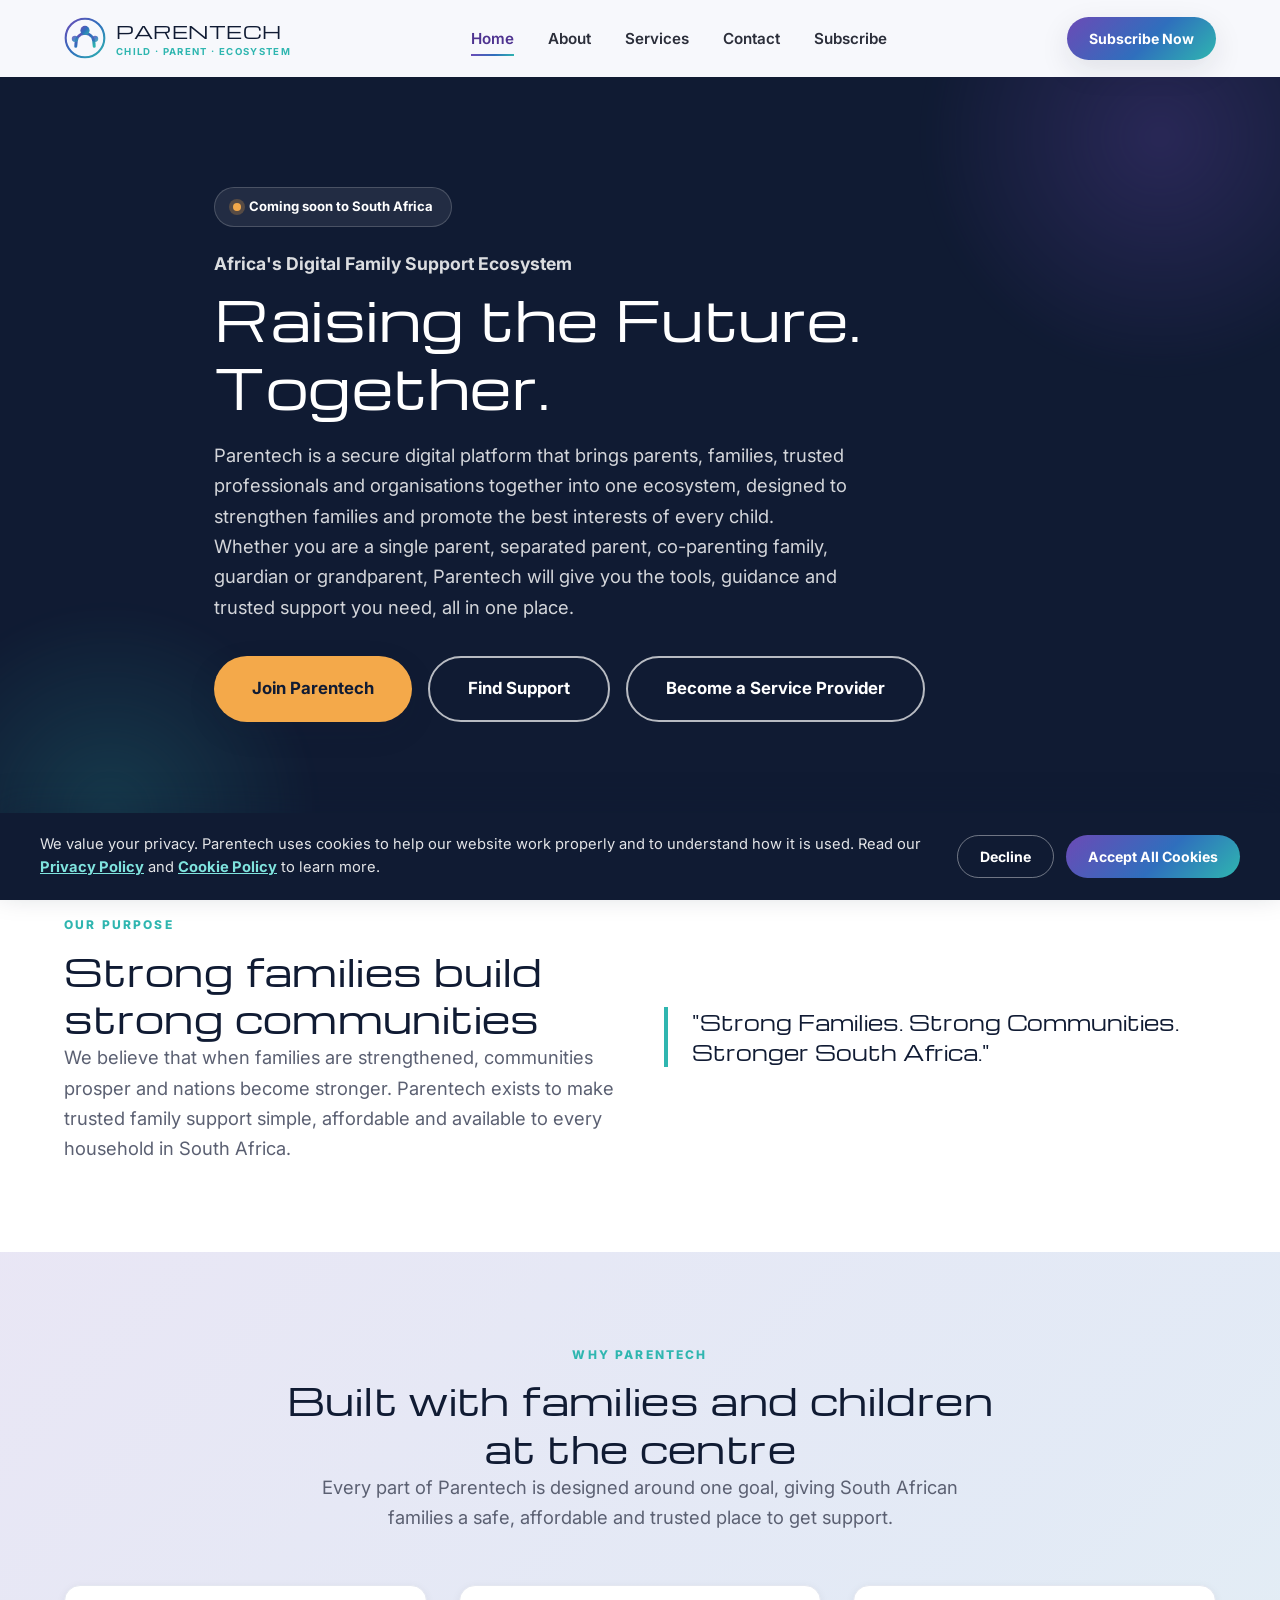
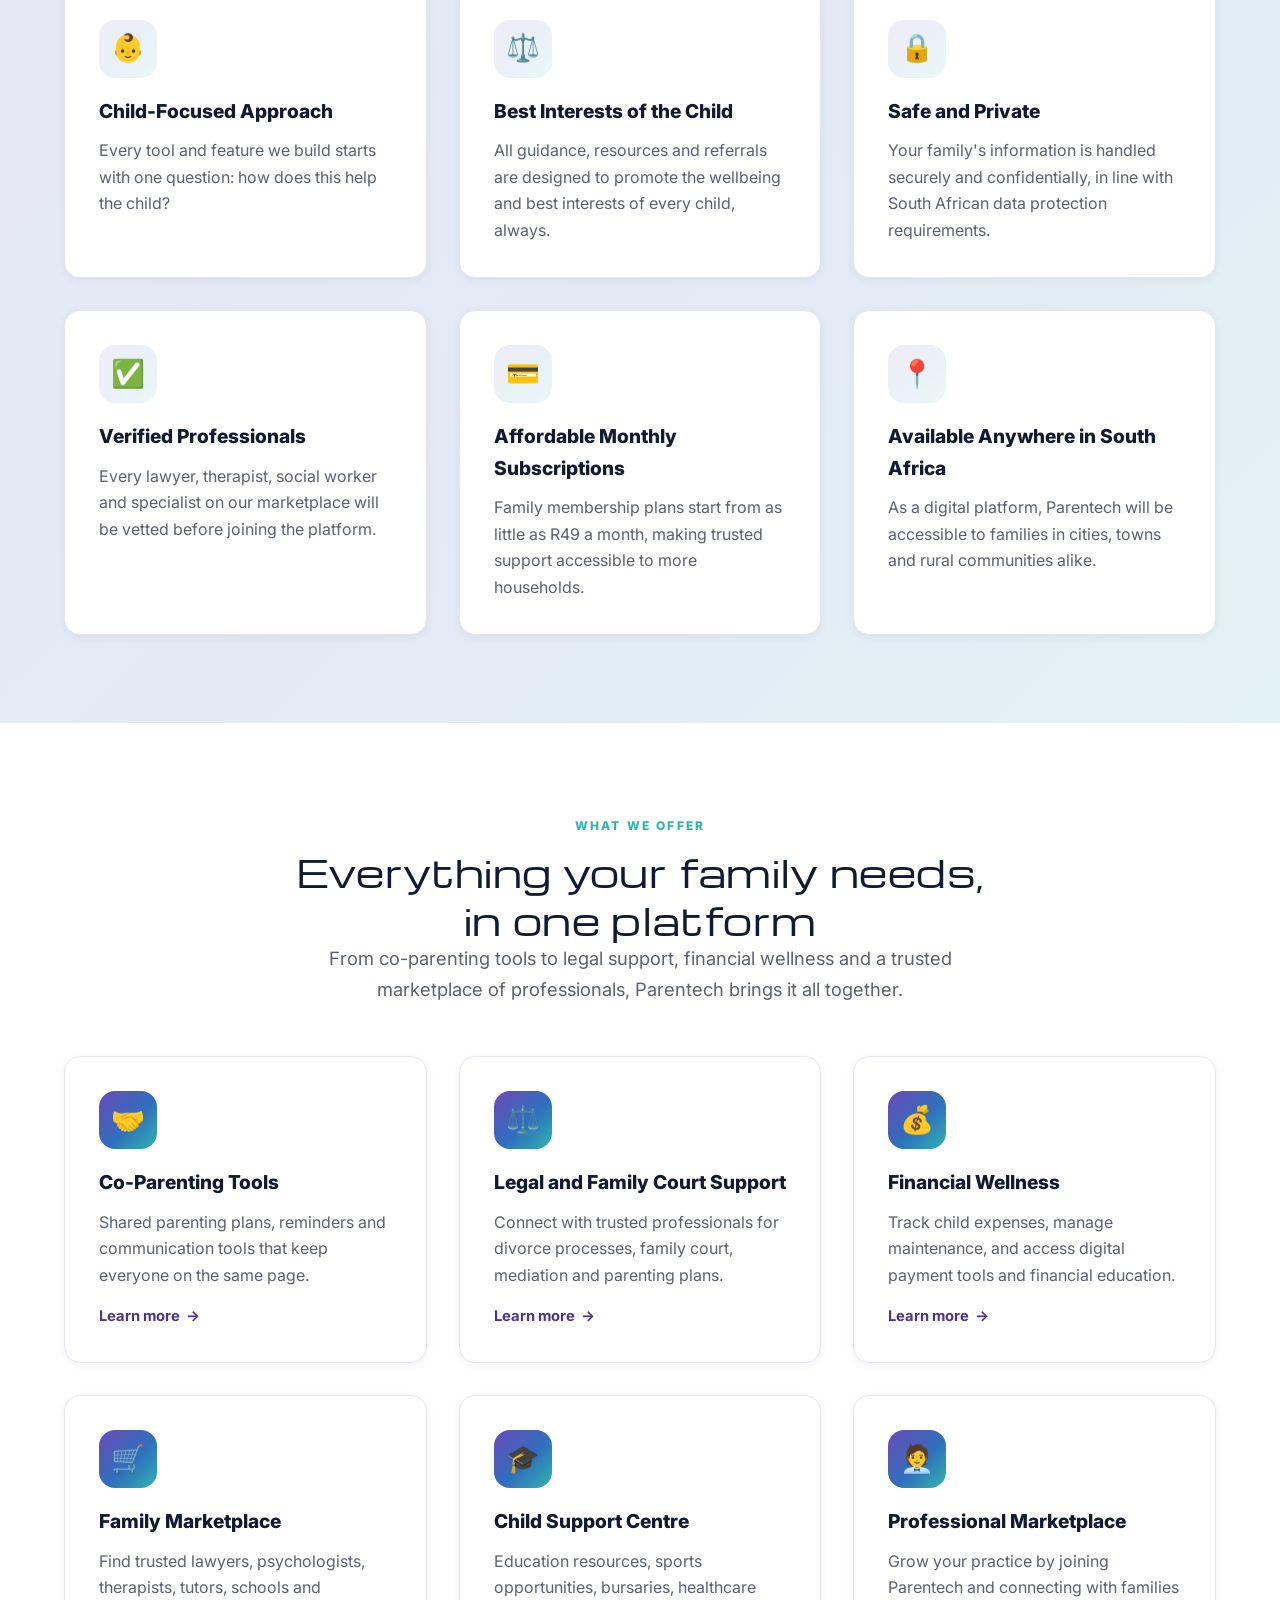
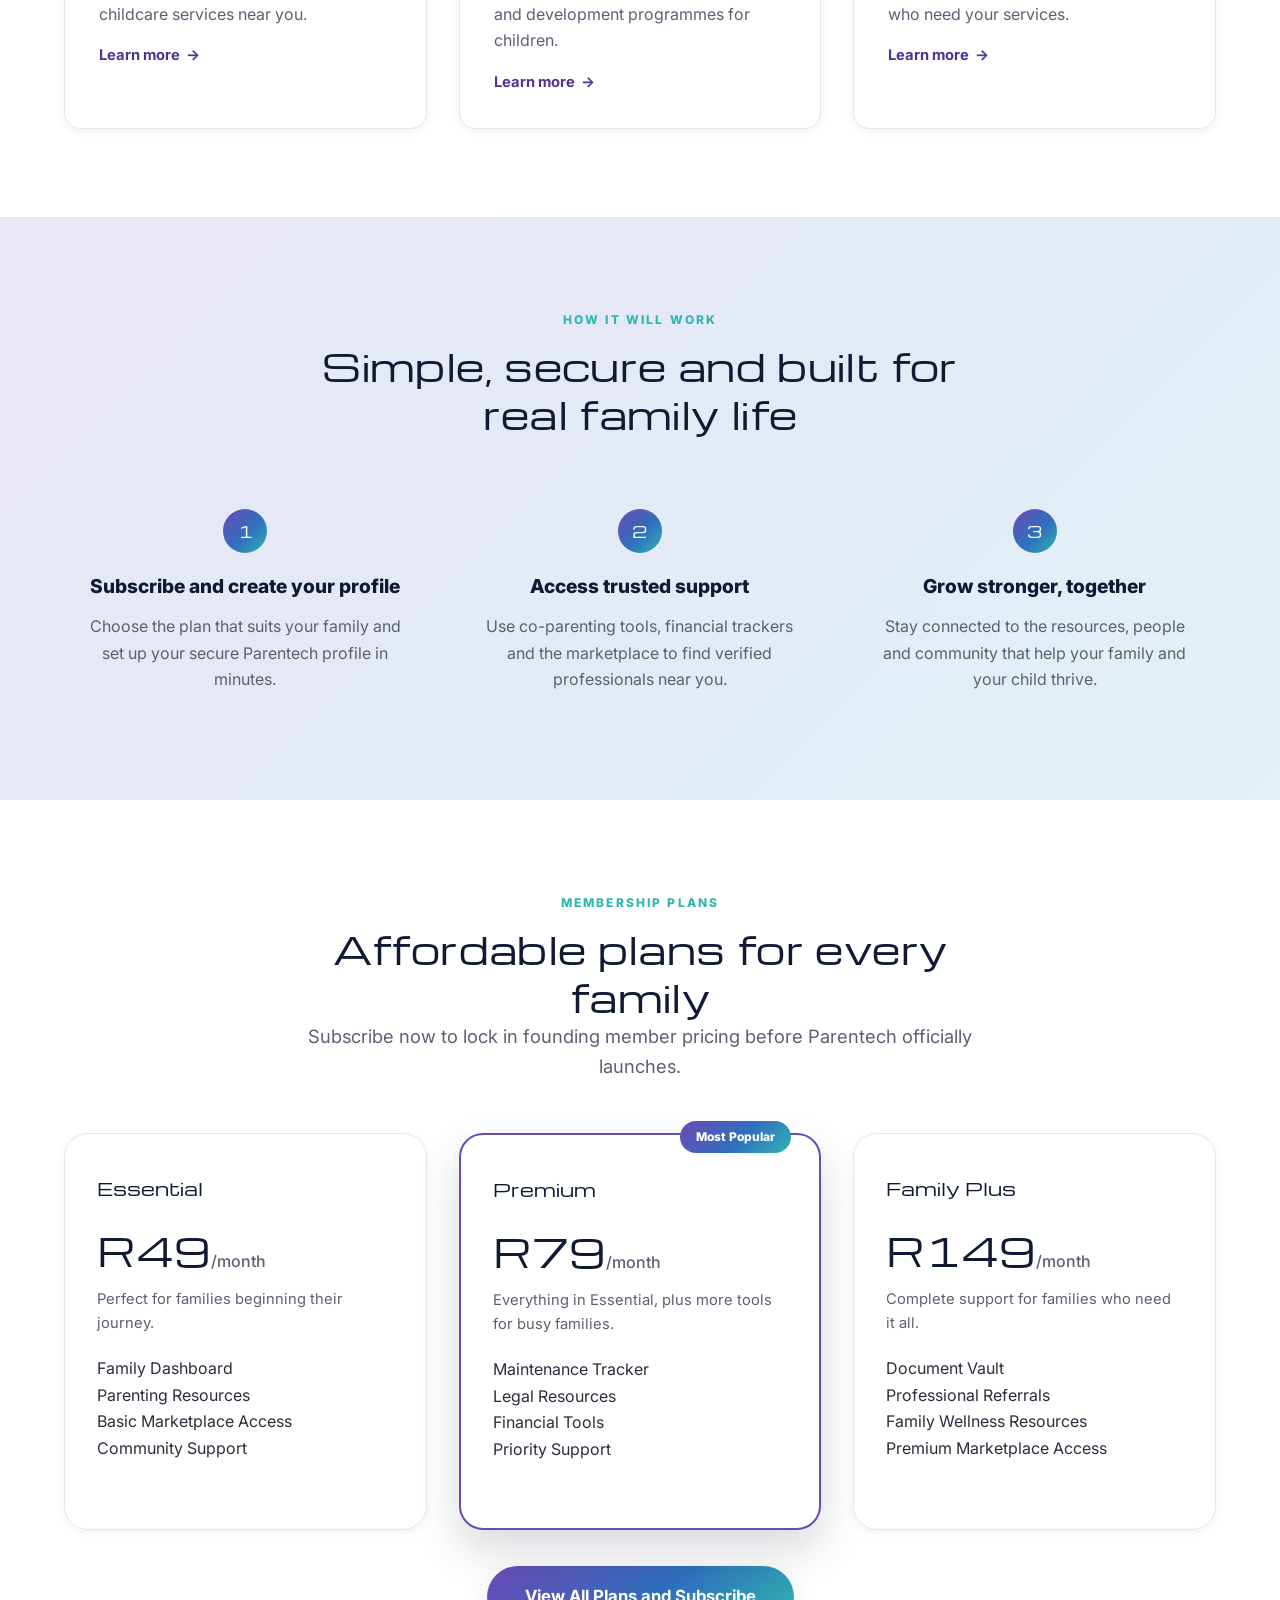
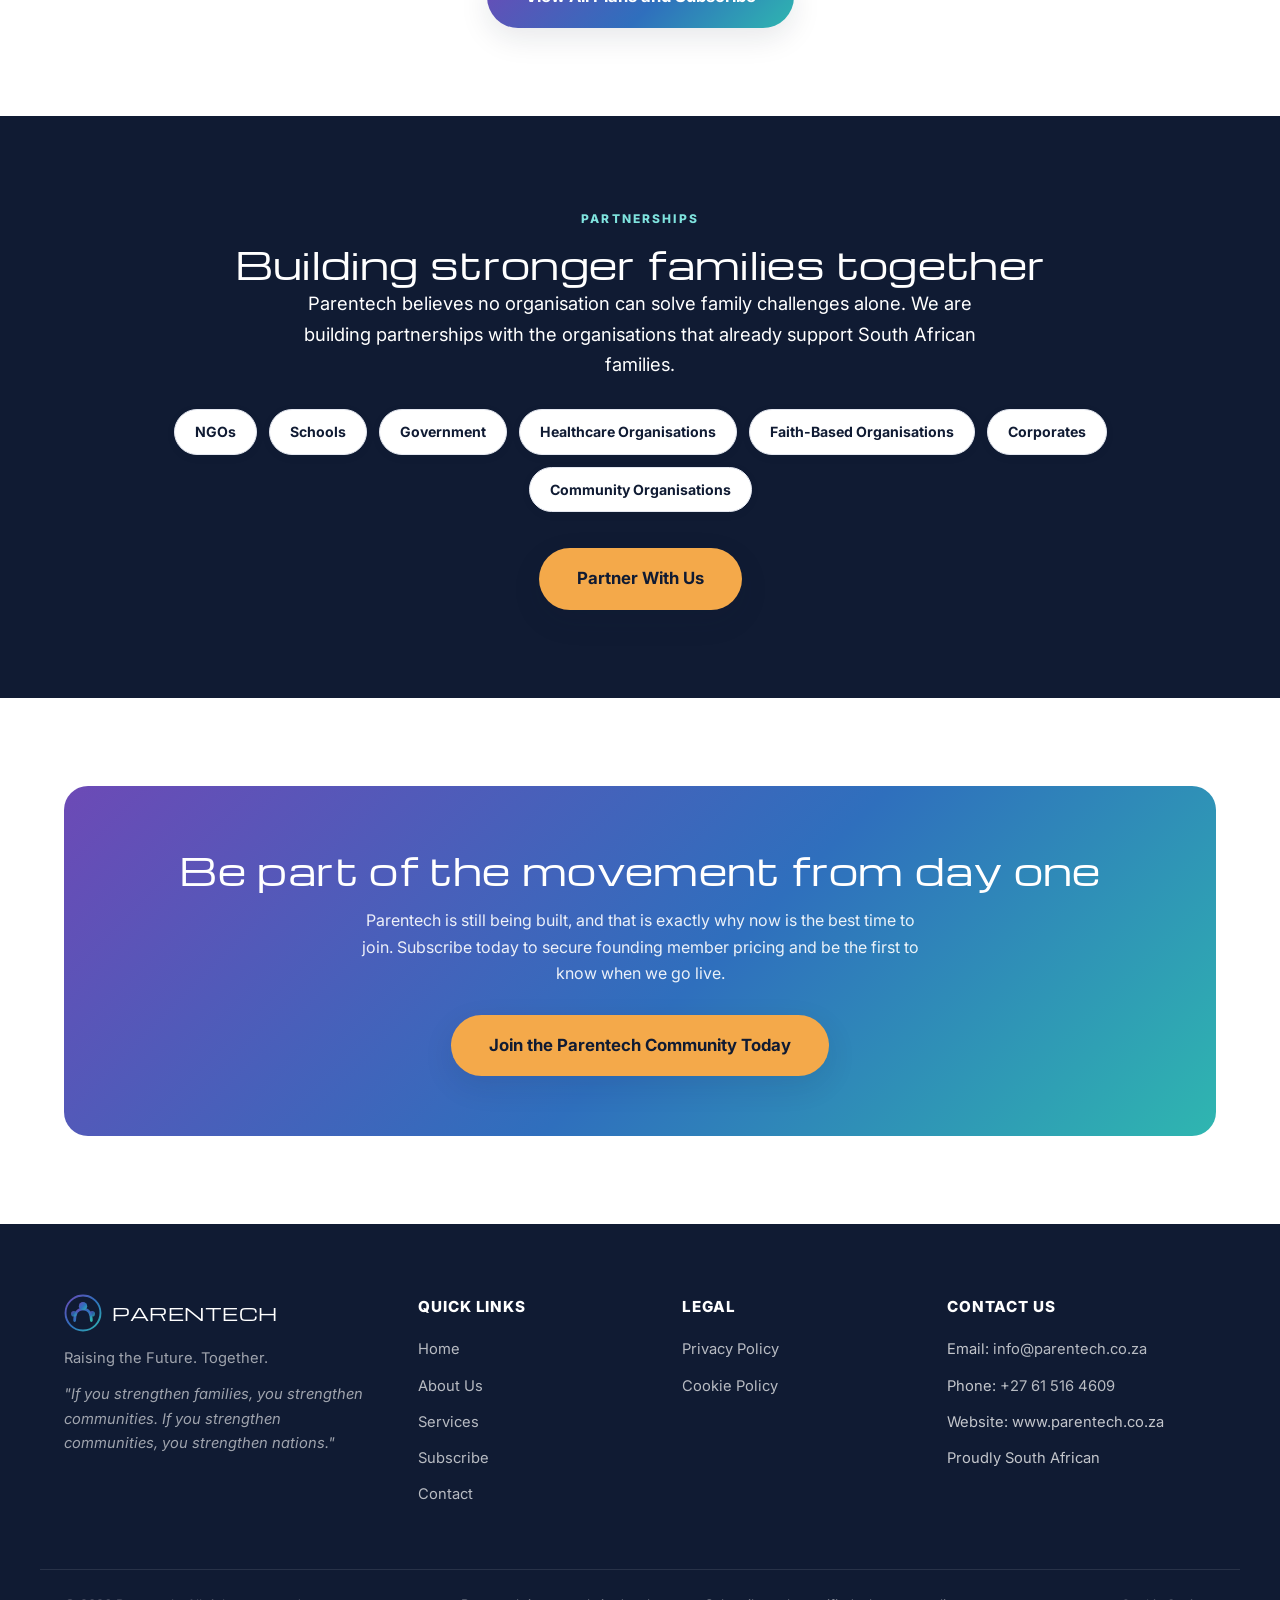
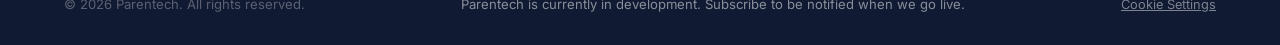
==== index.html @ ea7c0ec2 "Initial commit with assets and content." ====
<!DOCTYPE html>
<html lang="en-ZA">
<head>
<meta charset="UTF-8">
<meta name="viewport" content="width=device-width, initial-scale=1.0">
<title>Parentech | Africa's Digital Family Support Ecosystem</title>
<meta name="description" content="Parentech is Africa's digital family support ecosystem, connecting parents, guardians and trusted professionals to strengthen families and protect children across South Africa. Subscribe for early access.">
<link rel="icon" href="data:image/svg+xml,%3Csvg xmlns='http://www.w3.org/2000/svg' viewBox='0 0 100 100'%3E%3Cdefs%3E%3ClinearGradient id='g' x1='0' y1='0' x2='1' y2='1'%3E%3Cstop offset='0' stop-color='%236C4AB6'/%3E%3Cstop offset='.5' stop-color='%232F6FBD'/%3E%3Cstop offset='1' stop-color='%232FB6B0'/%3E%3C/linearGradient%3E%3C/defs%3E%3Ccircle cx='50' cy='50' r='48' fill='url(%23g)'/%3E%3Ctext x='50' y='68' font-size='55' font-family='Arial' fill='white' text-anchor='middle' font-weight='bold'%3EP%3C/text%3E%3C/svg%3E">
<link rel="preconnect" href="https://fonts.googleapis.com">
<link rel="preconnect" href="https://fonts.gstatic.com" crossorigin>
<link href="https://fonts.googleapis.com/css2?family=Michroma&family=Inter:wght@400;500;600;700;800&display=swap" rel="stylesheet">
<link rel="stylesheet" href="styles.css">
</head>
<body>

<a href="#main" class="skip-link">Skip to main content</a>

<!-- ===== HEADER ===== -->
<header class="site-header" id="siteHeader">
  <div class="container header-inner">
    <a href="index.html" class="logo" aria-label="Parentech home">
      <svg viewBox="0 0 100 100" width="42" height="42" xmlns="http://www.w3.org/2000/svg" aria-hidden="true">
        <defs>
          <linearGradient id="pt-grad-1" x1="0%" y1="0%" x2="100%" y2="100%">
            <stop offset="0%" stop-color="#6C4AB6"/>
            <stop offset="50%" stop-color="#2F6FBD"/>
            <stop offset="100%" stop-color="#2FB6B0"/>
          </linearGradient>
        </defs>
        <circle cx="50" cy="50" r="46" fill="none" stroke="url(#pt-grad-1)" stroke-width="5"/>
        <path d="M28 70 C28 50 37 39 50 39 C63 39 72 50 72 70" fill="none" stroke="url(#pt-grad-1)" stroke-width="7" stroke-linecap="round"/>
        <circle cx="50" cy="32" r="11" fill="url(#pt-grad-1)"/>
        <circle cx="26" cy="52" r="7.5" fill="url(#pt-grad-1)" opacity="0.85"/>
        <circle cx="74" cy="52" r="7.5" fill="url(#pt-grad-1)" opacity="0.85"/>
      </svg>
      <span>
        <span class="logo-text">PARENTECH</span>
        <span class="logo-tag">Child · Parent · Ecosystem</span>
      </span>
    </a>
    <nav class="main-nav" id="mainNav">
      <ul>
        <li><a href="index.html" data-page="index.html">Home</a></li>
        <li><a href="about.html" data-page="about.html">About</a></li>
        <li><a href="services.html" data-page="services.html">Services</a></li>
        <li><a href="contact.html" data-page="contact.html">Contact</a></li>
        <li><a href="subscribe.html" data-page="subscribe.html">Subscribe</a></li>
      </ul>
    </nav>
    <div class="header-actions">
      <a href="subscribe.html" class="btn btn-primary btn-sm header-cta">Subscribe Now</a>
      <button class="nav-toggle" id="navToggle" aria-label="Open menu" aria-expanded="false">
        <span></span><span></span><span></span>
      </button>
    </div>
  </div>
</header>

<main id="main">

  <!-- ===== HERO ===== -->
  <section class="hero">
    <div class="container hero-inner wide">
      <span class="hero-badge"><span class="dot"></span> Coming soon to South Africa</span>
      <p class="hero-sub">Africa's Digital Family Support Ecosystem</p>
      <h1>Raising the Future. Together.</h1>
      <p class="lead">Parentech is a secure digital platform that brings parents, families, trusted professionals and organisations together into one ecosystem, designed to strengthen families and promote the best interests of every child.</p>
      <p class="lead">Whether you are a single parent, separated parent, co-parenting family, guardian or grandparent, Parentech will give you the tools, guidance and trusted support you need, all in one place.</p>
      <div class="btn-group">
        <a href="subscribe.html?as=parent" class="btn btn-gold btn-lg">Join Parentech</a>
        <a href="services.html" class="btn btn-outline-white btn-lg">Find Support</a>
        <a href="subscribe.html?as=professional" class="btn btn-outline-white btn-lg">Become a Service Provider</a>
      </div>
    </div>
  </section>

  <!-- ===== OUR PURPOSE ===== -->
  <section class="section bg-white">
    <div class="container">
      <div class="two-col">
        <div class="reveal">
          <span class="eyebrow">Our Purpose</span>
          <h2>Strong families build strong communities</h2>
          <p class="lead">We believe that when families are strengthened, communities prosper and nations become stronger. Parentech exists to make trusted family support simple, affordable and available to every household in South Africa.</p>
        </div>
        <div class="quote-block reveal">
          <p>"Strong Families. Strong Communities. Stronger South Africa."</p>
        </div>
      </div>
    </div>
  </section>

  <!-- ===== WHY CHOOSE PARENTECH ===== -->
  <section class="section bg-soft">
    <div class="container">
      <div class="section-title-wrap">
        <span class="eyebrow">Why Parentech</span>
        <h2>Built with families and children at the centre</h2>
        <p class="lead center">Every part of Parentech is designed around one goal, giving South African families a safe, affordable and trusted place to get support.</p>
      </div>
      <div class="grid grid-3">
        <div class="card reveal">
          <div class="icon-badge">👶</div>
          <h3>Child-Focused Approach</h3>
          <p>Every tool and feature we build starts with one question: how does this help the child?</p>
        </div>
        <div class="card reveal">
          <div class="icon-badge">⚖️</div>
          <h3>Best Interests of the Child</h3>
          <p>All guidance, resources and referrals are designed to promote the wellbeing and best interests of every child, always.</p>
        </div>
        <div class="card reveal">
          <div class="icon-badge">🔒</div>
          <h3>Safe and Private</h3>
          <p>Your family's information is handled securely and confidentially, in line with South African data protection requirements.</p>
        </div>
        <div class="card reveal">
          <div class="icon-badge">✅</div>
          <h3>Verified Professionals</h3>
          <p>Every lawyer, therapist, social worker and specialist on our marketplace will be vetted before joining the platform.</p>
        </div>
        <div class="card reveal">
          <div class="icon-badge">💳</div>
          <h3>Affordable Monthly Subscriptions</h3>
          <p>Family membership plans start from as little as R49 a month, making trusted support accessible to more households.</p>
        </div>
        <div class="card reveal">
          <div class="icon-badge">📍</div>
          <h3>Available Anywhere in South Africa</h3>
          <p>As a digital platform, Parentech will be accessible to families in cities, towns and rural communities alike.</p>
        </div>
      </div>
    </div>
  </section>

  <!-- ===== SERVICES PREVIEW ===== -->
  <section class="section bg-white">
    <div class="container">
      <div class="section-title-wrap">
        <span class="eyebrow">What We Offer</span>
        <h2>Everything your family needs, in one platform</h2>
        <p class="lead center">From co-parenting tools to legal support, financial wellness and a trusted marketplace of professionals, Parentech brings it all together.</p>
      </div>
      <div class="grid grid-3">
        <div class="card reveal">
          <div class="icon-badge dark">🤝</div>
          <h3>Co-Parenting Tools</h3>
          <p>Shared parenting plans, reminders and communication tools that keep everyone on the same page.</p>
          <a href="services.html#co-parenting" class="card-link">Learn more</a>
        </div>
        <div class="card reveal">
          <div class="icon-badge dark">⚖️</div>
          <h3>Legal and Family Court Support</h3>
          <p>Connect with trusted professionals for divorce processes, family court, mediation and parenting plans.</p>
          <a href="services.html#legal-support" class="card-link">Learn more</a>
        </div>
        <div class="card reveal">
          <div class="icon-badge dark">💰</div>
          <h3>Financial Wellness</h3>
          <p>Track child expenses, manage maintenance, and access digital payment tools and financial education.</p>
          <a href="services.html#financial-wellness" class="card-link">Learn more</a>
        </div>
        <div class="card reveal">
          <div class="icon-badge dark">🛒</div>
          <h3>Family Marketplace</h3>
          <p>Find trusted lawyers, psychologists, therapists, tutors, schools and childcare services near you.</p>
          <a href="services.html#marketplace" class="card-link">Learn more</a>
        </div>
        <div class="card reveal">
          <div class="icon-badge dark">🎓</div>
          <h3>Child Support Centre</h3>
          <p>Education resources, sports opportunities, bursaries, healthcare and development programmes for children.</p>
          <a href="services.html#support-centre" class="card-link">Learn more</a>
        </div>
        <div class="card reveal">
          <div class="icon-badge dark">🧑‍💼</div>
          <h3>Professional Marketplace</h3>
          <p>Grow your practice by joining Parentech and connecting with families who need your services.</p>
          <a href="services.html#professionals" class="card-link">Learn more</a>
        </div>
      </div>
    </div>
  </section>

  <!-- ===== HOW IT WORKS ===== -->
  <section class="section bg-soft">
    <div class="container">
      <div class="section-title-wrap">
        <span class="eyebrow">How It Will Work</span>
        <h2>Simple, secure and built for real family life</h2>
      </div>
      <div class="grid grid-3">
        <div class="step-card reveal">
          <div class="step-number">1</div>
          <h3>Subscribe and create your profile</h3>
          <p>Choose the plan that suits your family and set up your secure Parentech profile in minutes.</p>
        </div>
        <div class="step-card reveal">
          <div class="step-number">2</div>
          <h3>Access trusted support</h3>
          <p>Use co-parenting tools, financial trackers and the marketplace to find verified professionals near you.</p>
        </div>
        <div class="step-card reveal">
          <div class="step-number">3</div>
          <h3>Grow stronger, together</h3>
          <p>Stay connected to the resources, people and community that help your family and your child thrive.</p>
        </div>
      </div>
    </div>
  </section>

  <!-- ===== MEMBERSHIP PREVIEW ===== -->
  <section class="section bg-white">
    <div class="container">
      <div class="section-title-wrap">
        <span class="eyebrow">Membership Plans</span>
        <h2>Affordable plans for every family</h2>
        <p class="lead center">Subscribe now to lock in founding member pricing before Parentech officially launches.</p>
      </div>
      <div class="grid grid-3">
        <div class="pricing-card reveal">
          <p class="pricing-name">Essential</p>
          <p class="pricing-price">R49<span>/month</span></p>
          <p class="pricing-desc">Perfect for families beginning their journey.</p>
          <ul>
            <li>Family Dashboard</li>
            <li>Parenting Resources</li>
            <li>Basic Marketplace Access</li>
            <li>Community Support</li>
          </ul>
        </div>
        <div class="pricing-card featured reveal">
          <span class="pricing-badge">Most Popular</span>
          <p class="pricing-name">Premium</p>
          <p class="pricing-price">R79<span>/month</span></p>
          <p class="pricing-desc">Everything in Essential, plus more tools for busy families.</p>
          <ul>
            <li>Maintenance Tracker</li>
            <li>Legal Resources</li>
            <li>Financial Tools</li>
            <li>Priority Support</li>
          </ul>
        </div>
        <div class="pricing-card reveal">
          <p class="pricing-name">Family Plus</p>
          <p class="pricing-price">R149<span>/month</span></p>
          <p class="pricing-desc">Complete support for families who need it all.</p>
          <ul>
            <li>Document Vault</li>
            <li>Professional Referrals</li>
            <li>Family Wellness Resources</li>
            <li>Premium Marketplace Access</li>
          </ul>
        </div>
      </div>
      <div class="text-center" style="margin-top: 36px;">
        <a href="subscribe.html" class="btn btn-primary btn-lg">View All Plans and Subscribe</a>
      </div>
    </div>
  </section>

  <!-- ===== PARTNERSHIPS TEASER ===== -->
  <section class="section bg-navy text-white">
    <div class="container text-center">
      <span class="eyebrow">Partnerships</span>
      <h2>Building stronger families together</h2>
      <p class="lead center">Parentech believes no organisation can solve family challenges alone. We are building partnerships with the organisations that already support South African families.</p>
      <div class="pill-list" style="margin-top: 30px;">
        <span class="pill">NGOs</span>
        <span class="pill">Schools</span>
        <span class="pill">Government</span>
        <span class="pill">Healthcare Organisations</span>
        <span class="pill">Faith-Based Organisations</span>
        <span class="pill">Corporates</span>
        <span class="pill">Community Organisations</span>
      </div>
      <div style="margin-top: 36px;">
        <a href="contact.html?as=corporate" class="btn btn-gold btn-lg">Partner With Us</a>
      </div>
    </div>
  </section>

  <!-- ===== FINAL CTA ===== -->
  <section class="section bg-white">
    <div class="container">
      <div class="cta-band reveal">
        <h2>Be part of the movement from day one</h2>
        <p>Parentech is still being built, and that is exactly why now is the best time to join. Subscribe today to secure founding member pricing and be the first to know when we go live.</p>
        <a href="subscribe.html" class="btn btn-gold btn-lg">Join the Parentech Community Today</a>
      </div>
    </div>
  </section>

</main>

<!-- ===== FOOTER ===== -->
<footer class="site-footer">
  <div class="container footer-grid">
    <div class="footer-brand">
      <a href="index.html" class="logo" aria-label="Parentech home">
        <svg viewBox="0 0 100 100" width="38" height="38" xmlns="http://www.w3.org/2000/svg" aria-hidden="true">
          <defs>
            <linearGradient id="pt-grad-f6" x1="0%" y1="0%" x2="100%" y2="100%">
              <stop offset="0%" stop-color="#6C4AB6"/>
              <stop offset="50%" stop-color="#2F6FBD"/>
              <stop offset="100%" stop-color="#2FB6B0"/>
            </linearGradient>
          </defs>
          <circle cx="50" cy="50" r="46" fill="none" stroke="url(#pt-grad-f6)" stroke-width="5"/>
          <path d="M28 70 C28 50 37 39 50 39 C63 39 72 50 72 70" fill="none" stroke="url(#pt-grad-f6)" stroke-width="7" stroke-linecap="round"/>
          <circle cx="50" cy="32" r="11" fill="url(#pt-grad-f6)"/>
          <circle cx="26" cy="52" r="7.5" fill="url(#pt-grad-f6)" opacity="0.85"/>
          <circle cx="74" cy="52" r="7.5" fill="url(#pt-grad-f6)" opacity="0.85"/>
        </svg>
        <span class="logo-text">PARENTECH</span>
      </a>
      <p>Raising the Future. Together.</p>
      <p class="footer-tagline">"If you strengthen families, you strengthen communities. If you strengthen communities, you strengthen nations."</p>
    </div>
    <div class="footer-links">
      <h3>Quick Links</h3>
      <ul>
        <li><a href="index.html">Home</a></li>
        <li><a href="about.html">About Us</a></li>
        <li><a href="services.html">Services</a></li>
        <li><a href="subscribe.html">Subscribe</a></li>
        <li><a href="contact.html">Contact</a></li>
      </ul>
    </div>
    <div class="footer-links">
      <h3>Legal</h3>
      <ul>
        <li><a href="privacy.html">Privacy Policy</a></li>
        <li><a href="privacy.html#cookies">Cookie Policy</a></li>
      </ul>
    </div>
    <div class="footer-contact">
      <h3>Contact Us</h3>
      <ul>
        <li>Email: <a href="mailto:info@parentech.co.za">info@parentech.co.za</a></li>
        <li>Phone: <a href="tel:+27615164609">+27 61 516 4609</a></li>
        <li>Website: www.parentech.co.za</li>
        <li>Proudly South African</li>
      </ul>
    </div>
  </div>
  <div class="footer-bottom container">
    <p>&copy; <span id="currentYear"></span> Parentech. All rights reserved.</p>
    <p class="footer-note">Parentech is currently in development. Subscribe to be notified when we go live.</p>
  </div>
</footer>

<script src="script.js"></script>
<script src="cookie-consent.js"></script>
</body>
</html>
---- styles.css ----
/* =========================================================
   PARENTECH - Global Stylesheet
   ========================================================= */

/* ---------- Variables ---------- */
:root {
  --clr-navy: #101B33;
  --clr-navy-light: #1B2B4D;
  --clr-purple: #6C4AB6;
  --clr-purple-dark: #4E3390;
  --clr-blue: #2F6FBD;
  --clr-teal: #2FB6B0;
  --clr-gold: #F4A94A;
  --clr-bg: #F7F8FC;
  --clr-white: #FFFFFF;
  --clr-text: #2B2E3A;
  --clr-text-light: #5B6072;
  --clr-border: #E4E7F0;

  --gradient-brand: linear-gradient(135deg, var(--clr-purple) 0%, var(--clr-blue) 55%, var(--clr-teal) 100%);
  --gradient-brand-soft: linear-gradient(135deg, rgba(108,74,182,0.10) 0%, rgba(47,111,189,0.10) 55%, rgba(47,182,176,0.10) 100%);

  --radius-sm: 8px;
  --radius-md: 16px;
  --radius-lg: 24px;
  --radius-pill: 999px;

  --shadow-sm: 0 2px 10px rgba(16, 27, 51, 0.06);
  --shadow-md: 0 10px 30px rgba(16, 27, 51, 0.10);
  --shadow-lg: 0 20px 45px rgba(16, 27, 51, 0.16);

  --font-brand: 'Michroma', sans-serif;
  --font-body: 'Inter', sans-serif;
}

/* ---------- Reset ---------- */
* { margin: 0; padding: 0; box-sizing: border-box; }
html { scroll-behavior: smooth; }
img, svg { max-width: 100%; display: block; }
a { text-decoration: none; color: inherit; }
ul { list-style: none; }
button { font-family: inherit; cursor: pointer; border: none; background: none; }
input, select, textarea { font-family: inherit; font-size: 1rem; }

body {
  font-family: var(--font-body);
  color: var(--clr-text);
  background: var(--clr-bg);
  line-height: 1.65;
  -webkit-font-smoothing: antialiased;
}

/* ---------- Skip Link ---------- */
.skip-link {
  position: absolute;
  left: -999px;
  top: auto;
  background: var(--clr-navy);
  color: #fff;
  padding: 10px 18px;
  border-radius: var(--radius-sm);
  z-index: 2000;
}
.skip-link:focus {
  left: 16px;
  top: 16px;
}

/* ---------- Typography ---------- */
h1, h2, .font-brand {
  font-family: var(--font-brand);
  font-weight: 400;
  color: var(--clr-navy);
  letter-spacing: 0.01em;
}
h1 { font-size: clamp(2rem, 4.6vw, 3.4rem); line-height: 1.25; }
h2 { font-size: clamp(1.5rem, 3.2vw, 2.3rem); line-height: 1.3; }
h3 {
  font-family: var(--font-body);
  font-weight: 800;
  font-size: 1.2rem;
  color: var(--clr-navy);
  margin-bottom: 10px;
}
h4 {
  font-family: var(--font-body);
  font-weight: 700;
  font-size: 1.05rem;
  color: var(--clr-navy);
}
p { color: var(--clr-text-light); }
strong { color: var(--clr-navy); }

.text-white { color: #fff; }
.text-white p, .text-white h1, .text-white h2, .text-white h3 { color: #fff; }
.text-center { text-align: center; }

.eyebrow {
  display: inline-block;
  text-transform: uppercase;
  letter-spacing: 0.18em;
  font-size: 0.75rem;
  font-weight: 800;
  color: var(--clr-teal);
  margin-bottom: 12px;
}
.eyebrow.on-dark { color: #7FE3DE; }

.lead {
  font-size: 1.15rem;
  color: var(--clr-text-light);
  max-width: 680px;
}
.lead.center { margin-left: auto; margin-right: auto; text-align: center; }

/* ---------- Layout ---------- */
.container {
  max-width: 1200px;
  margin: 0 auto;
  padding: 0 24px;
}
.section { padding: 88px 0; }
.section-sm { padding: 56px 0; }
.section-title-wrap { max-width: 720px; margin: 0 auto 52px; text-align: center; }
.bg-white { background: var(--clr-white); }
.bg-soft { background: var(--gradient-brand-soft); }
.bg-navy { background: var(--clr-navy); }
.bg-navy .eyebrow { color: #7FE3DE; }

.grid { display: grid; gap: 32px; }
.grid-2 { grid-template-columns: repeat(2, 1fr); }
.grid-3 { grid-template-columns: repeat(3, 1fr); }
.grid-4 { grid-template-columns: repeat(4, 1fr); }
.grid-5 { grid-template-columns: repeat(5, 1fr); }

@media (max-width: 992px) {
  .grid-4, .grid-5 { grid-template-columns: repeat(2, 1fr); }
}
@media (max-width: 700px) {
  .grid-2, .grid-3, .grid-4, .grid-5 { grid-template-columns: 1fr; }
}

/* ---------- Buttons ---------- */
.btn {
  display: inline-flex;
  align-items: center;
  justify-content: center;
  gap: 8px;
  padding: 14px 30px;
  border-radius: var(--radius-pill);
  font-weight: 700;
  font-size: 0.98rem;
  transition: transform 0.2s ease, box-shadow 0.2s ease, background 0.2s ease;
  white-space: nowrap;
}
.btn-primary {
  background: var(--gradient-brand);
  color: #fff;
  box-shadow: var(--shadow-md);
}
.btn-primary:hover { transform: translateY(-2px); box-shadow: var(--shadow-lg); }
.btn-gold {
  background: var(--clr-gold);
  color: var(--clr-navy);
  box-shadow: var(--shadow-md);
}
.btn-gold:hover { transform: translateY(-2px); box-shadow: var(--shadow-lg); }
.btn-outline {
  background: transparent;
  border: 2px solid var(--clr-navy);
  color: var(--clr-navy);
}
.btn-outline:hover { background: var(--clr-navy); color: #fff; }
.btn-outline-white {
  background: transparent;
  border: 2px solid rgba(255,255,255,0.7);
  color: #fff;
}
.btn-outline-white:hover { background: #fff; color: var(--clr-navy); }
.btn-sm { padding: 10px 22px; font-size: 0.88rem; }
.btn-lg { padding: 17px 38px; font-size: 1.05rem; }
.btn-block { width: 100%; }
.btn-group { display: flex; flex-wrap: wrap; gap: 16px; }

/* ---------- Header ---------- */
.site-header {
  position: sticky;
  top: 0;
  z-index: 1000;
  background: rgba(247, 248, 252, 0.92);
  backdrop-filter: blur(10px);
  border-bottom: 1px solid transparent;
  transition: box-shadow 0.25s ease, border-color 0.25s ease, background 0.25s ease;
}
.site-header.scrolled {
  box-shadow: var(--shadow-sm);
  border-color: var(--clr-border);
  background: rgba(255, 255, 255, 0.97);
}
.header-inner {
  display: flex;
  align-items: center;
  justify-content: space-between;
  padding: 16px 24px;
}
.logo { display: flex; align-items: center; gap: 10px; }
.logo-text {
  font-family: var(--font-brand);
  font-size: 1.15rem;
  color: var(--clr-navy);
  letter-spacing: 0.03em;
}
.logo-tag {
  display: block;
  font-family: var(--font-body);
  font-size: 0.6rem;
  letter-spacing: 0.14em;
  color: var(--clr-teal);
  font-weight: 700;
  text-transform: uppercase;
  margin-top: -2px;
}

.main-nav ul { display: flex; gap: 34px; }
.main-nav a {
  font-weight: 600;
  font-size: 0.95rem;
  color: var(--clr-text);
  position: relative;
  padding: 6px 0;
}
.main-nav a::after {
  content: "";
  position: absolute;
  left: 0; bottom: -2px;
  width: 0; height: 2px;
  background: var(--gradient-brand);
  transition: width 0.25s ease;
}
.main-nav a:hover::after,
.main-nav a.active::after { width: 100%; }
.main-nav a.active { color: var(--clr-purple-dark); }

.header-actions { display: flex; align-items: center; gap: 18px; }

.nav-toggle {
  display: none;
  flex-direction: column;
  justify-content: center;
  gap: 5px;
  width: 32px;
  height: 32px;
}
.nav-toggle span {
  display: block;
  height: 2px;
  width: 100%;
  background: var(--clr-navy);
  border-radius: 2px;
  transition: transform 0.25s ease, opacity 0.25s ease;
}
.nav-toggle.active span:nth-child(1) { transform: translateY(7px) rotate(45deg); }
.nav-toggle.active span:nth-child(2) { opacity: 0; }
.nav-toggle.active span:nth-child(3) { transform: translateY(-7px) rotate(-45deg); }

@media (max-width: 900px) {
  .main-nav {
    position: fixed;
    top: 72px;
    left: 0;
    right: 0;
    background: #fff;
    box-shadow: var(--shadow-md);
    max-height: 0;
    overflow: hidden;
    transition: max-height 0.3s ease;
  }
  .main-nav.open { max-height: 420px; }
  .main-nav ul { flex-direction: column; gap: 0; padding: 10px 24px 20px; }
  .main-nav li { border-bottom: 1px solid var(--clr-border); }
  .main-nav a { display: block; padding: 14px 0; }
  .nav-toggle { display: flex; }
  .header-actions .btn-sm.header-cta { display: none; }
}
@media (min-width: 901px) {
  .nav-toggle { display: none; }
}

/* ---------- Hero ---------- */
.hero {
  position: relative;
  overflow: hidden;
  background: var(--clr-navy);
  padding: 110px 0 100px;
}
.hero::before, .hero::after {
  content: "";
  position: absolute;
  border-radius: 50%;
  filter: blur(10px);
  opacity: 0.5;
}
.hero::before {
  width: 480px; height: 480px;
  background: radial-gradient(circle, rgba(108,74,182,0.55), transparent 70%);
  top: -180px; right: -120px;
}
.hero::after {
  width: 420px; height: 420px;
  background: radial-gradient(circle, rgba(47,182,176,0.4), transparent 70%);
  bottom: -200px; left: -100px;
}
.hero-inner { position: relative; z-index: 2; max-width: 760px; }
.hero-inner.wide { max-width: 900px; }
.hero-inner.center { margin: 0 auto; text-align: center; }
.hero p.lead { color: rgba(255,255,255,0.82); }
.hero-badge {
  display: inline-flex;
  align-items: center;
  gap: 8px;
  background: rgba(255,255,255,0.08);
  border: 1px solid rgba(255,255,255,0.18);
  color: #fff;
  padding: 8px 18px;
  border-radius: var(--radius-pill);
  font-size: 0.82rem;
  font-weight: 700;
  margin-bottom: 22px;
}
.hero-badge .dot {
  width: 8px; height: 8px; border-radius: 50%;
  background: var(--clr-gold);
  box-shadow: 0 0 0 4px rgba(244,169,74,0.25);
}
.hero h1 { color: #fff; margin: 6px 0 20px; }
.hero .btn-group { margin-top: 34px; }
.hero-sub {
  color: rgba(255,255,255,0.85);
  font-weight: 700;
  font-size: 1.1rem;
  margin-bottom: 6px;
}
.page-hero { padding: 90px 0 80px; }

/* ---------- Icon badge ---------- */
.icon-badge {
  width: 58px; height: 58px;
  border-radius: 16px;
  display: flex; align-items: center; justify-content: center;
  font-size: 1.7rem;
  background: var(--gradient-brand-soft);
  margin-bottom: 18px;
}
.icon-badge.dark { background: var(--gradient-brand); color: #fff; }
.icon-badge.sm { width: 42px; height: 42px; font-size: 1.25rem; border-radius: 12px; }

/* ---------- Cards ---------- */
.card {
  background: var(--clr-white);
  border-radius: var(--radius-md);
  padding: 34px;
  box-shadow: var(--shadow-sm);
  border: 1px solid var(--clr-border);
  transition: transform 0.25s ease, box-shadow 0.25s ease;
  height: 100%;
}
.card:hover { transform: translateY(-6px); box-shadow: var(--shadow-md); }
.card ul { margin-top: 14px; }
.card ul li {
  display: flex;
  align-items: flex-start;
  gap: 10px;
  font-size: 0.94rem;
  color: var(--clr-text-light);
  margin-bottom: 9px;
}
.card ul li::before {
  content: "✓";
  color: var(--clr-teal);
  font-weight: 800;
  flex-shrink: 0;
}
.card-link {
  display: inline-flex;
  align-items: center;
  gap: 6px;
  margin-top: 16px;
  font-weight: 700;
  color: var(--clr-purple-dark);
  font-size: 0.92rem;
}
.card-link::after { content: "\2192"; transition: transform 0.2s ease; }
.card-link:hover::after { transform: translateX(4px); }

/* Value / feature pill cards */
.pill-list { display: flex; flex-wrap: wrap; gap: 12px; justify-content: center; }
.pill {
  background: #fff;
  border: 1px solid var(--clr-border);
  border-radius: var(--radius-pill);
  padding: 10px 20px;
  font-weight: 700;
  font-size: 0.88rem;
  color: var(--clr-navy);
  box-shadow: var(--shadow-sm);
}

/* ---------- Pricing ---------- */
.pricing-card {
  background: #fff;
  border-radius: var(--radius-lg);
  padding: 40px 32px;
  border: 1px solid var(--clr-border);
  box-shadow: var(--shadow-sm);
  position: relative;
  display: flex;
  flex-direction: column;
  height: 100%;
}
.pricing-card.featured {
  border: 2px solid var(--clr-purple);
  box-shadow: var(--shadow-lg);
  transform: scale(1.02);
}
.pricing-badge {
  position: absolute;
  top: -14px; right: 28px;
  background: var(--gradient-brand);
  color: #fff;
  font-size: 0.75rem;
  font-weight: 800;
  padding: 6px 16px;
  border-radius: var(--radius-pill);
}
.pricing-name { font-family: var(--font-brand); font-size: 1.1rem; color: var(--clr-navy); margin-bottom: 6px; }
.pricing-price {
  font-family: var(--font-brand);
  font-size: 2.4rem;
  color: var(--clr-navy);
  margin: 10px 0 4px;
}
.pricing-price span { font-family: var(--font-body); font-size: 1rem; color: var(--clr-text-light); font-weight: 500; }
.pricing-desc { font-size: 0.92rem; margin-bottom: 20px; }
.pricing-card ul { flex-grow: 1; margin-bottom: 26px; }
.founding-tag {
  display: inline-block;
  font-size: 0.72rem;
  font-weight: 800;
  color: var(--clr-purple-dark);
  background: rgba(108,74,182,0.09);
  padding: 4px 12px;
  border-radius: var(--radius-pill);
  margin-bottom: 14px;
  text-transform: uppercase;
  letter-spacing: 0.05em;
}

/* ---------- Steps ---------- */
.step-card { text-align: center; padding: 20px; }
.step-number {
  width: 44px; height: 44px;
  border-radius: 50%;
  background: var(--gradient-brand);
  color: #fff;
  display: flex; align-items: center; justify-content: center;
  font-family: var(--font-brand);
  font-size: 1rem;
  margin: 0 auto 18px;
}

/* ---------- Quote / Purpose ---------- */
.quote-block {
  border-left: 4px solid var(--clr-teal);
  padding-left: 24px;
  margin: 28px 0;
}
.quote-block p {
  font-family: var(--font-brand);
  font-size: 1.25rem;
  color: var(--clr-navy);
  line-height: 1.5;
}

/* ---------- Timeline ---------- */
.timeline { position: relative; padding-left: 30px; border-left: 3px solid var(--clr-border); }
.timeline-item { position: relative; margin-bottom: 34px; }
.timeline-item::before {
  content: "";
  position: absolute;
  left: -39px; top: 4px;
  width: 14px; height: 14px;
  border-radius: 50%;
  background: var(--gradient-brand);
  border: 3px solid #fff;
  box-shadow: 0 0 0 2px var(--clr-teal);
}
.timeline-status {
  display: inline-block;
  font-size: 0.7rem;
  font-weight: 800;
  text-transform: uppercase;
  letter-spacing: 0.06em;
  padding: 3px 12px;
  border-radius: var(--radius-pill);
  margin-bottom: 8px;
}
.status-progress { background: rgba(244,169,74,0.18); color: #B4761E; }
.status-soon { background: rgba(47,182,176,0.15); color: #1B7C77; }
.status-live { background: rgba(108,74,182,0.15); color: var(--clr-purple-dark); }

/* ---------- Forms ---------- */
.form-panel {
  background: #fff;
  border-radius: var(--radius-lg);
  padding: 44px;
  box-shadow: var(--shadow-md);
  border: 1px solid var(--clr-border);
}
.form-row { display: grid; gap: 20px; margin-bottom: 20px; }
.form-row.cols-2 { grid-template-columns: 1fr 1fr; }
@media (max-width: 640px) { .form-row.cols-2 { grid-template-columns: 1fr; } }
.form-group label {
  display: block;
  font-weight: 700;
  font-size: 0.88rem;
  color: var(--clr-navy);
  margin-bottom: 8px;
}
.form-group .req { color: #D1495B; }
.form-group input,
.form-group select,
.form-group textarea {
  width: 100%;
  padding: 13px 16px;
  border: 1.5px solid var(--clr-border);
  border-radius: var(--radius-sm);
  background: #FBFCFE;
  color: var(--clr-text);
  transition: border-color 0.2s ease, box-shadow 0.2s ease;
}
.form-group input:focus,
.form-group select:focus,
.form-group textarea:focus {
  outline: none;
  border-color: var(--clr-teal);
  box-shadow: 0 0 0 3px rgba(47,182,176,0.15);
}
.form-group textarea { resize: vertical; min-height: 120px; }
.checkbox-row {
  display: flex;
  align-items: flex-start;
  gap: 10px;
  font-size: 0.86rem;
  color: var(--clr-text-light);
  margin-bottom: 24px;
}
.checkbox-row input { width: auto; margin-top: 3px; accent-color: var(--clr-purple); }
.form-note { font-size: 0.8rem; color: var(--clr-text-light); margin-top: 14px; }
.form-success {
  display: none;
  text-align: center;
  padding: 40px 20px;
}
.form-success.show { display: block; }
.form-success .icon-badge { margin: 0 auto 20px; background: var(--gradient-brand); color: #fff; width: 68px; height: 68px; border-radius: 50%; font-size: 2rem; }
.form-error {
  font-size: 0.82rem;
  color: #D1495B;
  margin-top: 6px;
  display: none;
}
.form-group.invalid input,
.form-group.invalid select,
.form-group.invalid textarea { border-color: #D1495B; }
.form-group.invalid .form-error { display: block; }

/* ---------- FAQ (details/summary) ---------- */
.faq-item {
  background: #fff;
  border: 1px solid var(--clr-border);
  border-radius: var(--radius-md);
  margin-bottom: 14px;
  overflow: hidden;
}
.faq-item summary {
  padding: 20px 24px;
  font-weight: 700;
  color: var(--clr-navy);
  cursor: pointer;
  list-style: none;
  display: flex;
  align-items: center;
  justify-content: space-between;
  gap: 16px;
}
.faq-item summary::-webkit-details-marker { display: none; }
.faq-item summary::after {
  content: "+";
  font-size: 1.4rem;
  color: var(--clr-purple);
  flex-shrink: 0;
  transition: transform 0.2s ease;
}
.faq-item[open] summary::after { transform: rotate(45deg); }
.faq-item .faq-body { padding: 0 24px 22px; color: var(--clr-text-light); font-size: 0.95rem; }

/* ---------- Contact info cards ---------- */
.contact-info-card {
  display: flex;
  align-items: center;
  gap: 18px;
  background: #fff;
  border: 1px solid var(--clr-border);
  border-radius: var(--radius-md);
  padding: 24px;
  box-shadow: var(--shadow-sm);
}
.contact-info-card h4 { margin-bottom: 4px; }
.contact-info-card a, .contact-info-card p { font-size: 0.94rem; color: var(--clr-text-light); }

/* ---------- Join-as cards ---------- */
.join-card {
  cursor: pointer;
  text-align: center;
  padding: 30px 20px;
}
.join-card .icon-badge { margin: 0 auto 14px; }
.join-card p { font-size: 0.85rem; }

/* ---------- CTA band ---------- */
.cta-band {
  background: var(--gradient-brand);
  border-radius: var(--radius-lg);
  padding: 60px 40px;
  text-align: center;
  color: #fff;
  position: relative;
  overflow: hidden;
}
.cta-band h2 { color: #fff; margin-bottom: 14px; }
.cta-band p { color: rgba(255,255,255,0.9); max-width: 560px; margin: 0 auto 28px; }

/* ---------- Footer ---------- */
.site-footer { background: var(--clr-navy); color: rgba(255,255,255,0.75); padding-top: 70px; }
.footer-grid {
  display: grid;
  grid-template-columns: 1.4fr 1fr 1fr 1.2fr;
  gap: 40px;
  padding-bottom: 50px;
  border-bottom: 1px solid rgba(255,255,255,0.1);
}
@media (max-width: 900px) { .footer-grid { grid-template-columns: 1fr 1fr; } }
@media (max-width: 560px) { .footer-grid { grid-template-columns: 1fr; } }
.footer-brand .logo-text { color: #fff; }
.footer-brand p { color: rgba(255,255,255,0.6); margin-top: 14px; font-size: 0.92rem; }
.footer-tagline { font-style: italic; margin-top: 12px !important; }
.footer-links h3, .footer-contact h3 {
  color: #fff;
  font-family: var(--font-body);
  font-size: 0.95rem;
  text-transform: uppercase;
  letter-spacing: 0.06em;
  margin-bottom: 18px;
}
.footer-links ul li, .footer-contact ul li { margin-bottom: 12px; font-size: 0.92rem; }
.footer-links a, .footer-contact a { color: rgba(255,255,255,0.7); transition: color 0.2s ease; }
.footer-links a:hover, .footer-contact a:hover { color: var(--clr-teal); }
.footer-bottom {
  display: flex;
  justify-content: space-between;
  align-items: center;
  flex-wrap: wrap;
  gap: 10px;
  padding: 24px 24px 30px;
  font-size: 0.82rem;
  color: rgba(255,255,255,0.45);
}
.footer-note { color: rgba(255,255,255,0.5); }

/* ---------- Reveal animation ---------- */
.reveal { opacity: 0; transform: translateY(24px); transition: opacity 0.6s ease, transform 0.6s ease; }
.reveal.in-view { opacity: 1; transform: translateY(0); }

/* ---------- Misc ---------- */
.divider { height: 1px; background: var(--clr-border); margin: 60px 0; }
.two-col {
  display: grid;
  grid-template-columns: 1fr 1fr;
  gap: 48px;
  align-items: center;
}
@media (max-width: 850px) { .two-col { grid-template-columns: 1fr; } }
.stat-strip {
  display: flex;
  flex-wrap: wrap;
  gap: 40px;
  justify-content: center;
  text-align: center;
}
.stat-strip .stat h3 { font-family: var(--font-brand); font-size: 1.8rem; color: var(--clr-teal); }
.stat-strip .stat p { font-size: 0.85rem; color: rgba(255,255,255,0.7); }
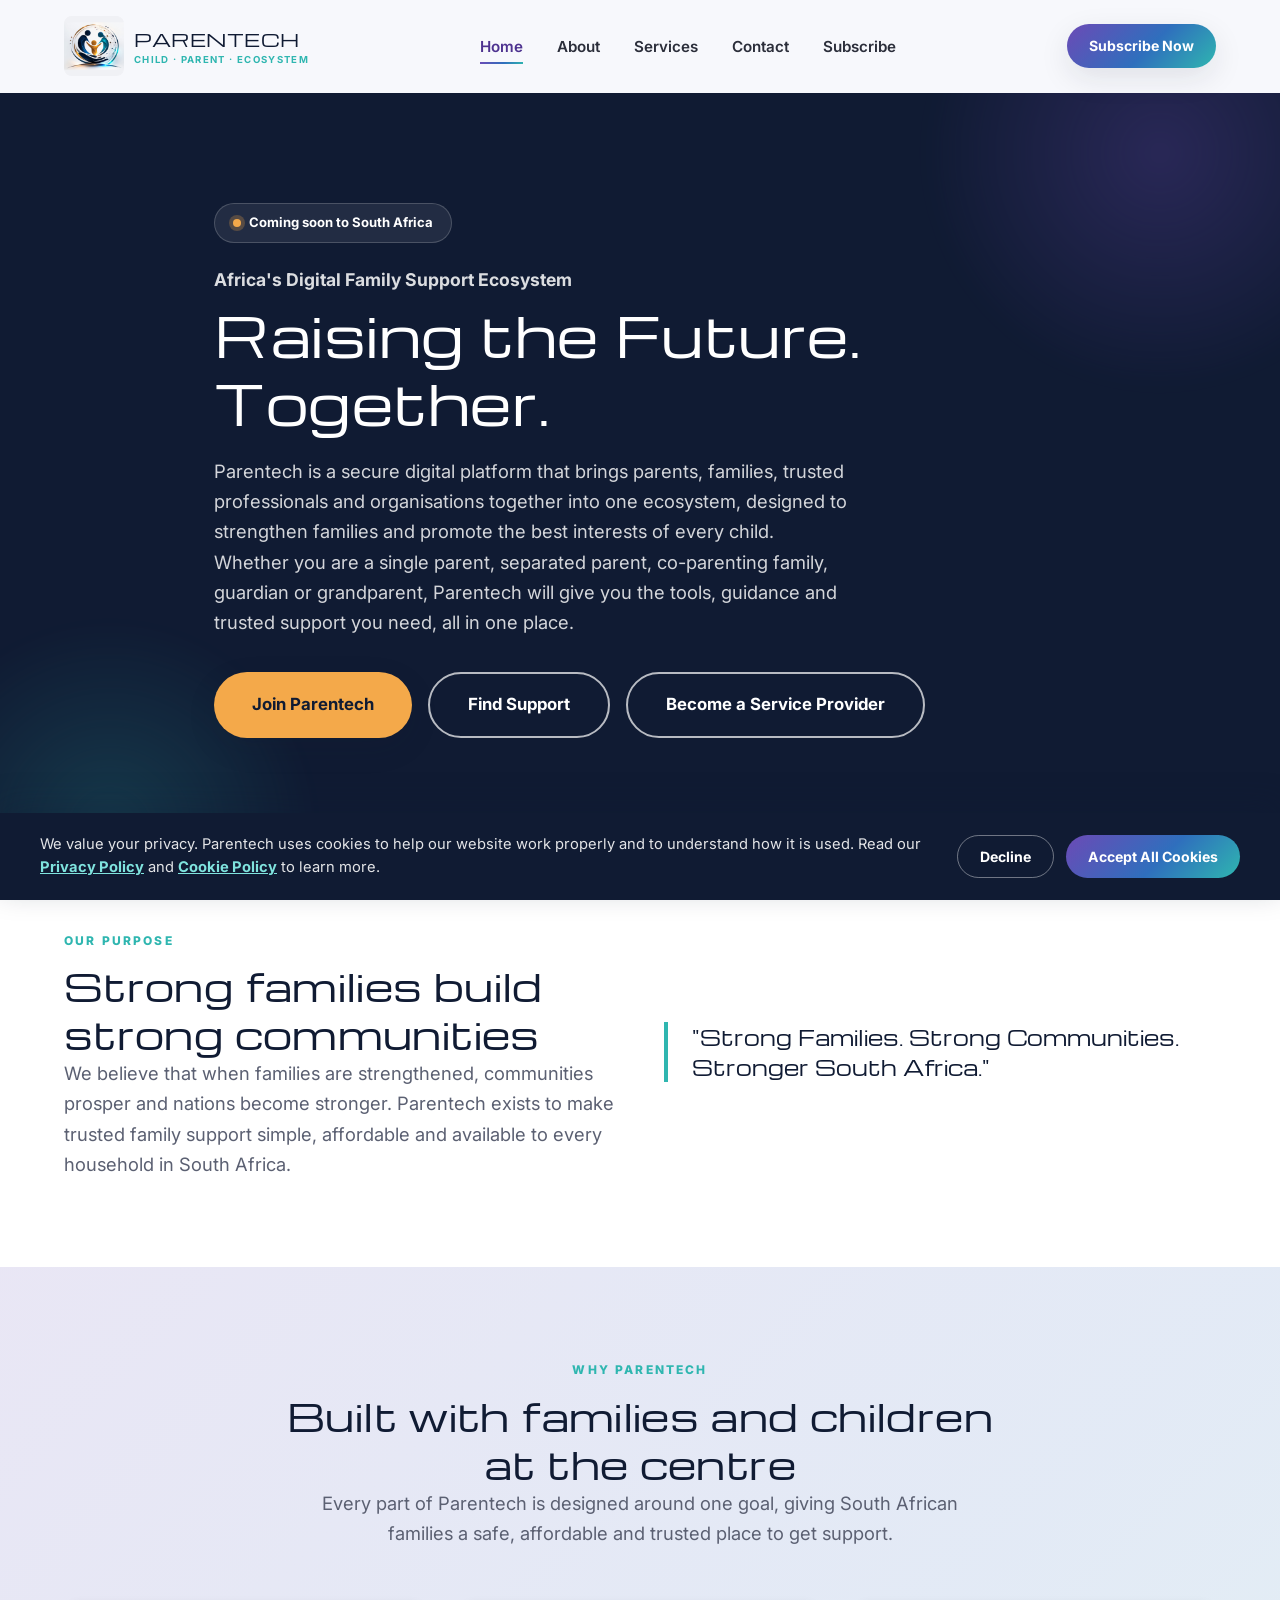
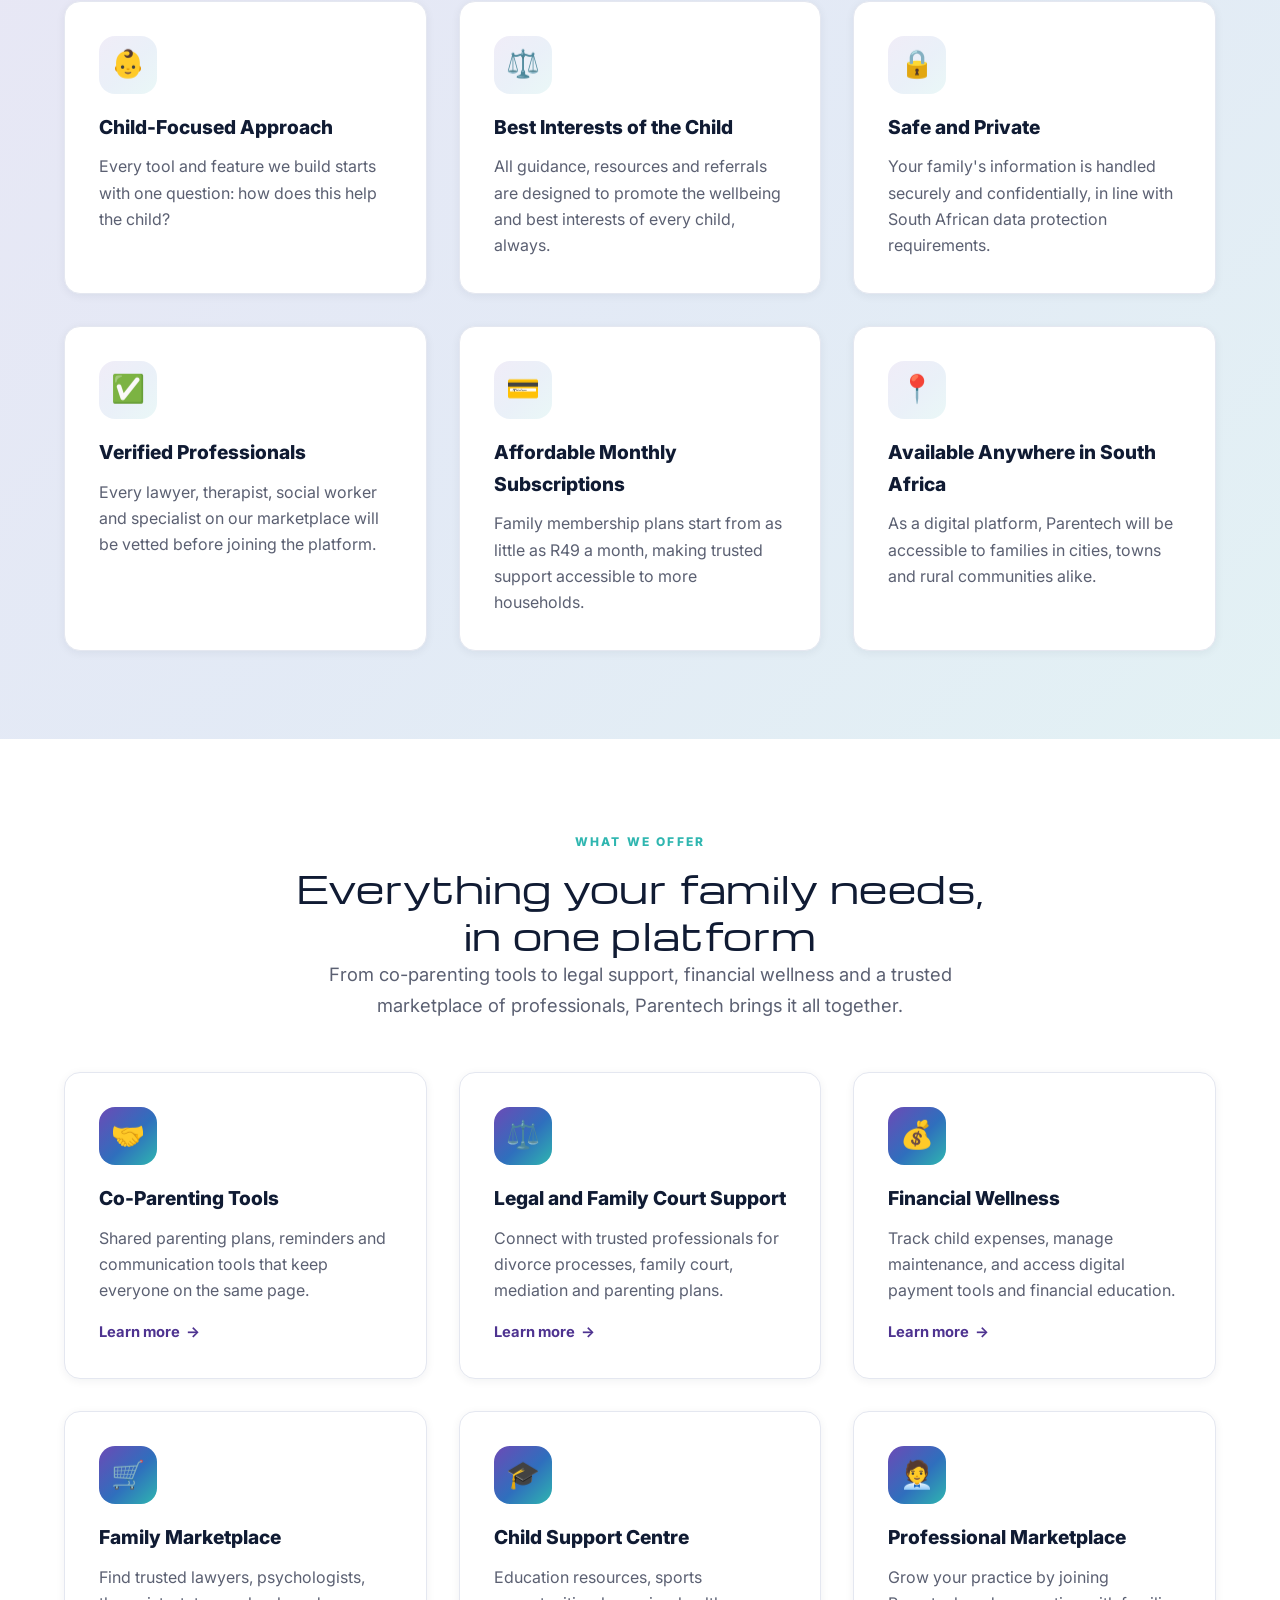
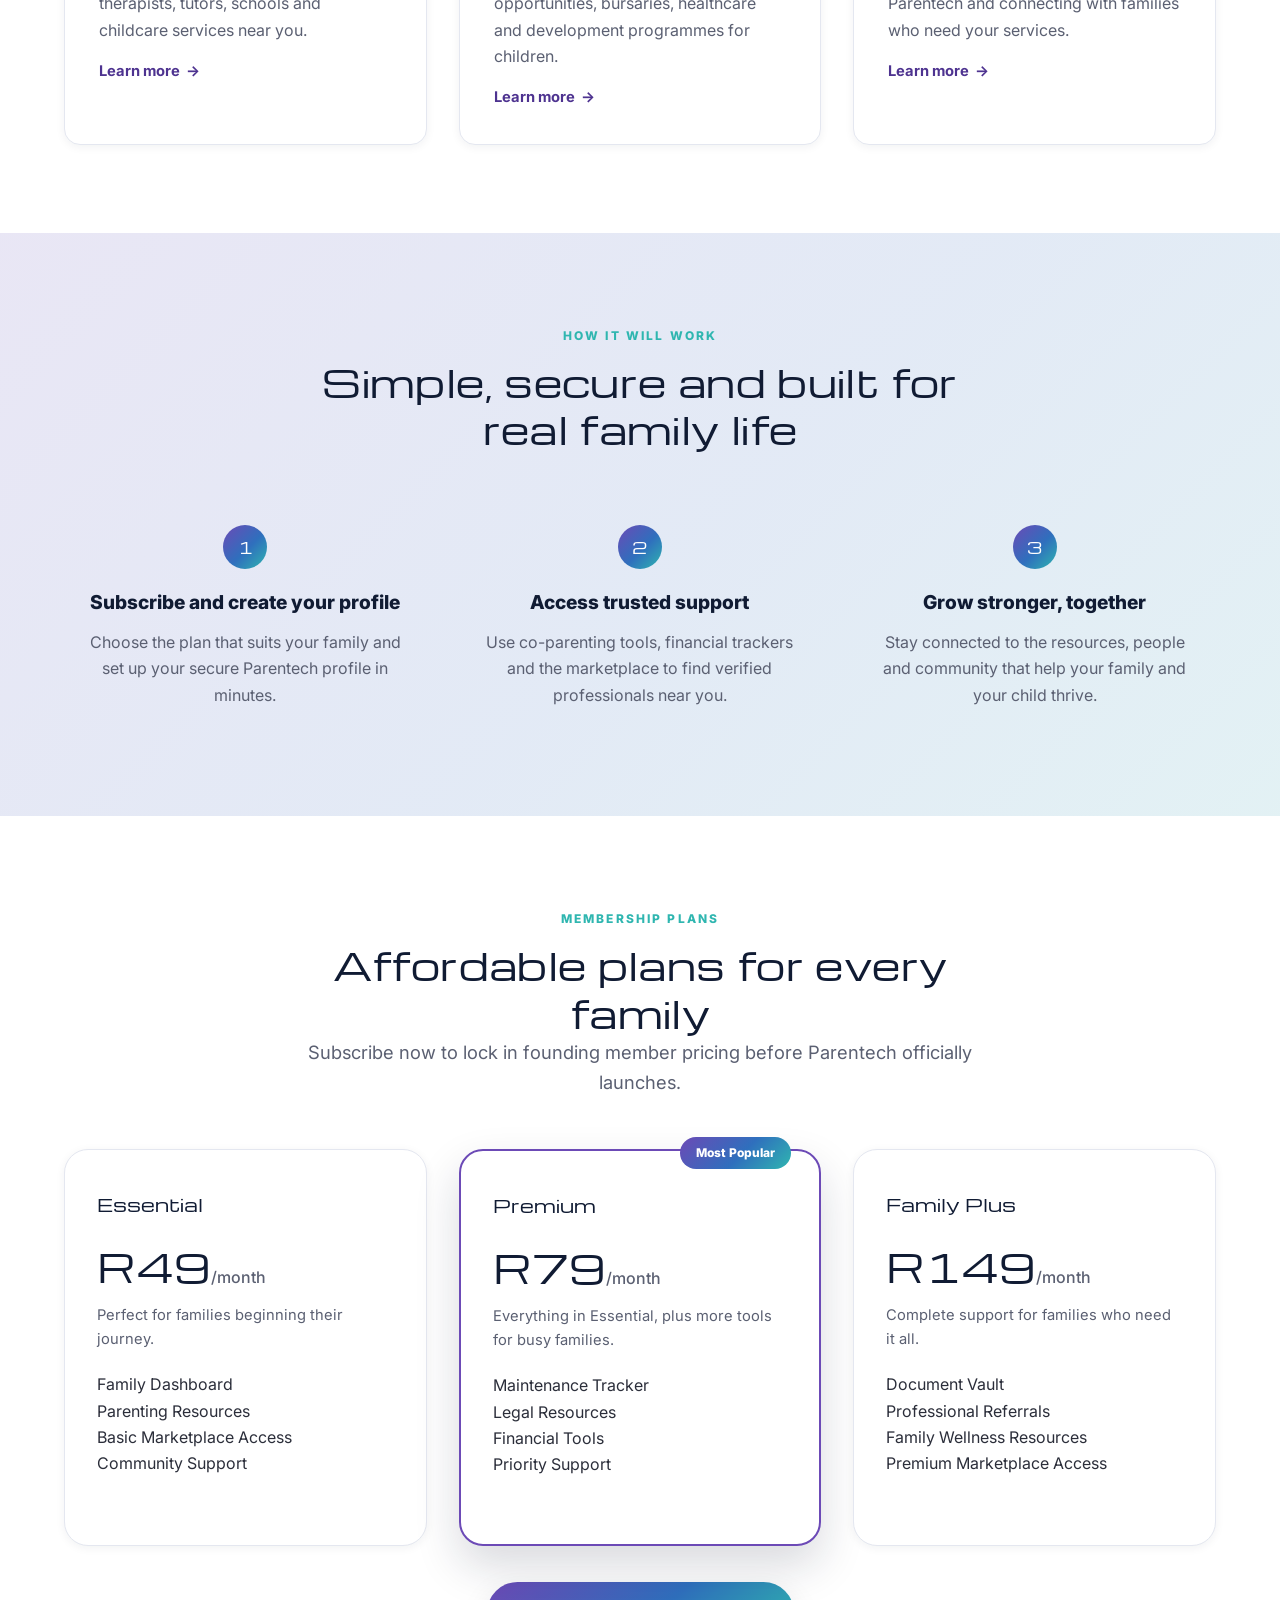
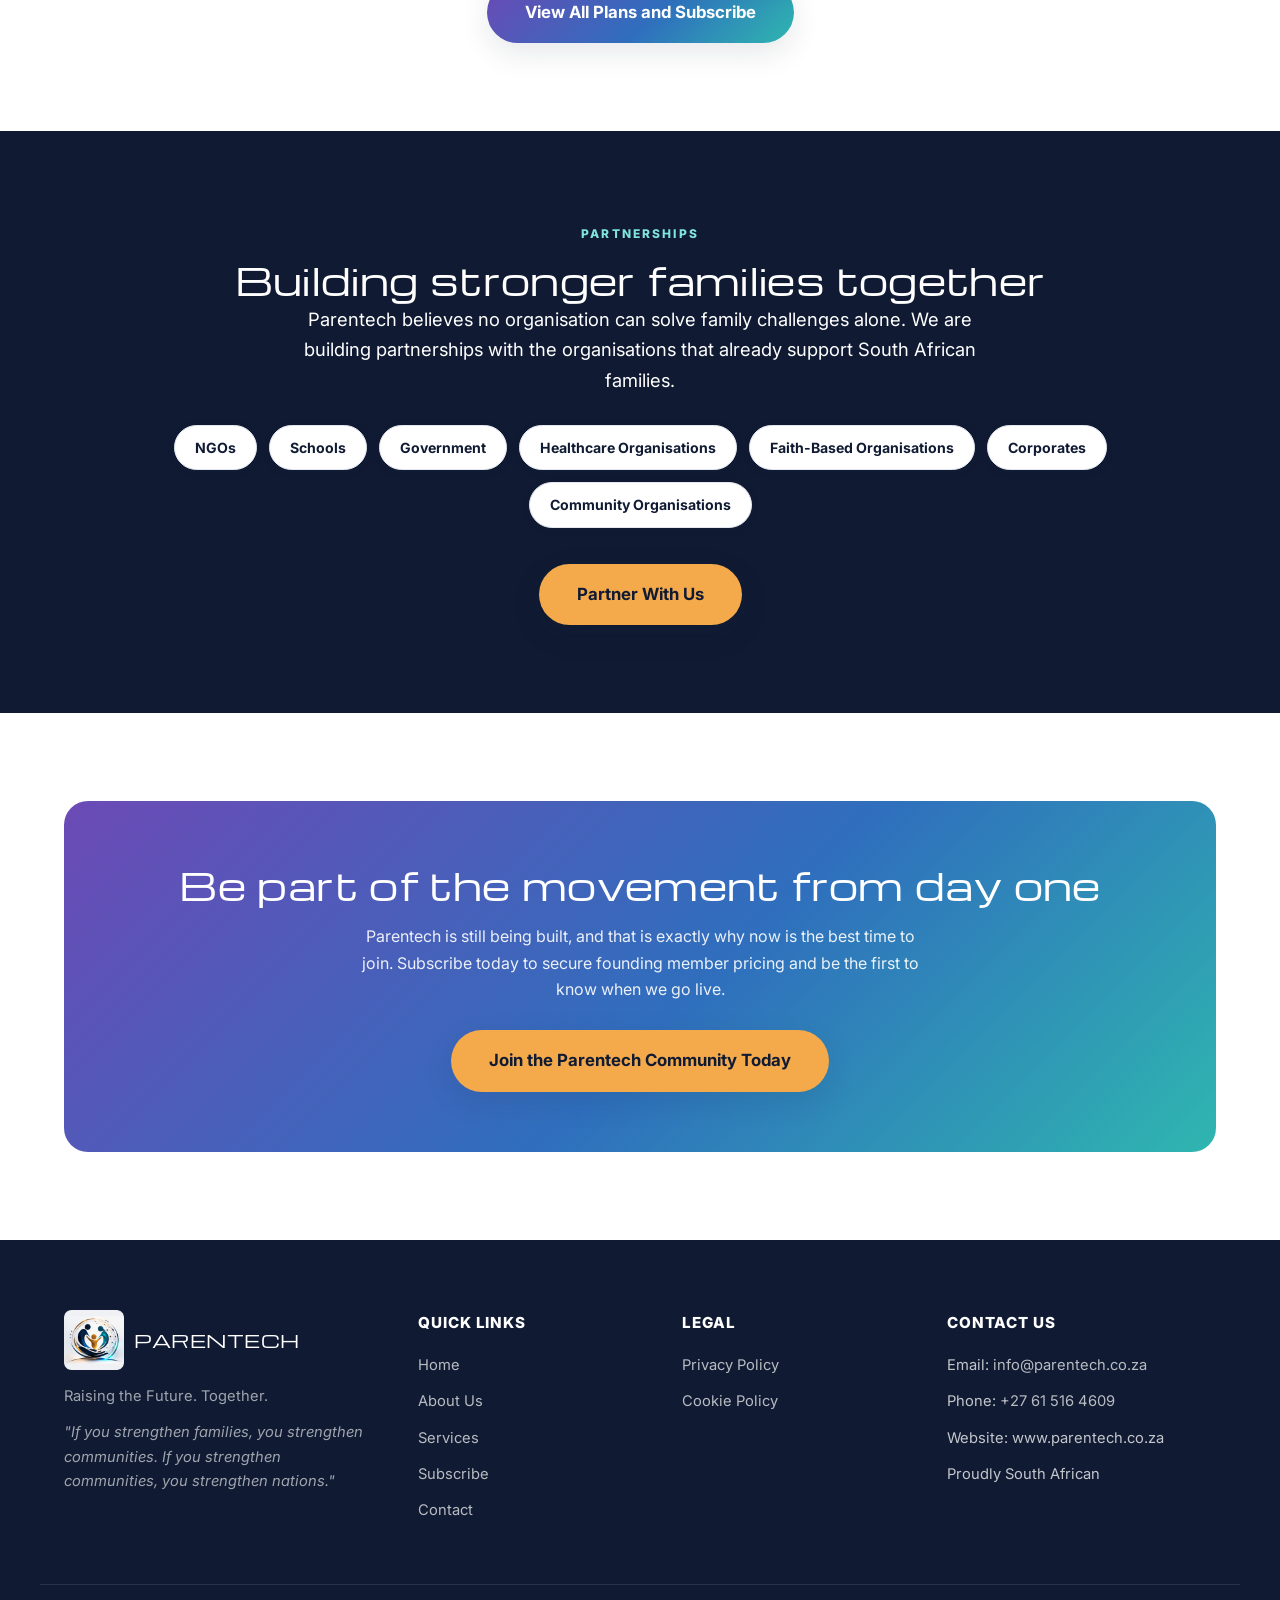
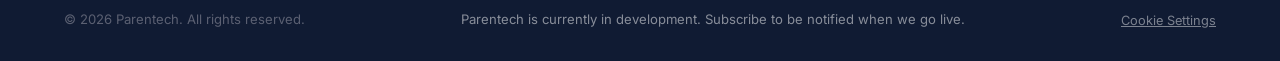
==== commit 56f005a6: "Added Branding." ====
--- a/index.html
+++ b/index.html
@@ -5,7 +5,30 @@
 <meta name="viewport" content="width=device-width, initial-scale=1.0">
 <title>Parentech | Africa's Digital Family Support Ecosystem</title>
 <meta name="description" content="Parentech is Africa's digital family support ecosystem, connecting parents, guardians and trusted professionals to strengthen families and protect children across South Africa. Subscribe for early access.">
-<link rel="icon" href="data:image/svg+xml,%3Csvg xmlns='http://www.w3.org/2000/svg' viewBox='0 0 100 100'%3E%3Cdefs%3E%3ClinearGradient id='g' x1='0' y1='0' x2='1' y2='1'%3E%3Cstop offset='0' stop-color='%236C4AB6'/%3E%3Cstop offset='.5' stop-color='%232F6FBD'/%3E%3Cstop offset='1' stop-color='%232FB6B0'/%3E%3C/linearGradient%3E%3C/defs%3E%3Ccircle cx='50' cy='50' r='48' fill='url(%23g)'/%3E%3Ctext x='50' y='68' font-size='55' font-family='Arial' fill='white' text-anchor='middle' font-weight='bold'%3EP%3C/text%3E%3C/svg%3E">
+<meta name="author" content="Parentech">
+<meta name="robots" content="index, follow">
+<meta name="theme-color" content="#6C4AB6">
+<link rel="canonical" href="https://www.parentech.co.za/">
+<link rel="shortcut icon" type="image/x-icon" href="/favicon.ico">
+<link rel="icon" type="image/x-icon" href="/favicon.ico">
+<link rel="icon" type="image/png" sizes="192x192" href="/img/favicon-192x192.png">
+<link rel="icon" type="image/png" href="/img/favicon-google-search-icon.png">
+<link rel="icon" type="image/png" sizes="512x512" href="/img/site-icon-512x512.png">
+<link rel="apple-touch-icon" sizes="180x180" href="/img/favicon-apple-touch-180x180.png">
+<meta property="og:type" content="website">
+<meta property="og:site_name" content="Parentech">
+<meta property="og:title" content="Parentech | Africa's Digital Family Support Ecosystem">
+<meta property="og:description" content="Parentech is Africa's digital family support ecosystem, connecting parents, guardians and trusted professionals to strengthen families and protect children across South Africa. Subscribe for early access.">
+<meta property="og:url" content="https://www.parentech.co.za/">
+<meta property="og:locale" content="en_ZA">
+<meta property="og:image" content="https://www.parentech.co.za/img/site-logo-master.png">
+<meta property="og:image:secure_url" content="https://www.parentech.co.za/img/site-logo-master.png">
+<meta property="og:image:alt" content="Parentech logo and digital family support ecosystem">
+<meta name="twitter:card" content="summary_large_image">
+<meta name="twitter:title" content="Parentech | Africa's Digital Family Support Ecosystem">
+<meta name="twitter:description" content="Parentech is Africa's digital family support ecosystem, connecting parents, guardians and trusted professionals to strengthen families and protect children across South Africa. Subscribe for early access.">
+<meta name="twitter:image" content="https://www.parentech.co.za/img/site-logo-master.png">
+<meta name="twitter:image:alt" content="Parentech logo and digital family support ecosystem">
 <link rel="preconnect" href="https://fonts.googleapis.com">
 <link rel="preconnect" href="https://fonts.gstatic.com" crossorigin>
 <link href="https://fonts.googleapis.com/css2?family=Michroma&family=Inter:wght@400;500;600;700;800&display=swap" rel="stylesheet">
@@ -19,20 +42,7 @@
 <header class="site-header" id="siteHeader">
   <div class="container header-inner">
     <a href="index.html" class="logo" aria-label="Parentech home">
-      <svg viewBox="0 0 100 100" width="42" height="42" xmlns="http://www.w3.org/2000/svg" aria-hidden="true">
-        <defs>
-          <linearGradient id="pt-grad-1" x1="0%" y1="0%" x2="100%" y2="100%">
-            <stop offset="0%" stop-color="#6C4AB6"/>
-            <stop offset="50%" stop-color="#2F6FBD"/>
-            <stop offset="100%" stop-color="#2FB6B0"/>
-          </linearGradient>
-        </defs>
-        <circle cx="50" cy="50" r="46" fill="none" stroke="url(#pt-grad-1)" stroke-width="5"/>
-        <path d="M28 70 C28 50 37 39 50 39 C63 39 72 50 72 70" fill="none" stroke="url(#pt-grad-1)" stroke-width="7" stroke-linecap="round"/>
-        <circle cx="50" cy="32" r="11" fill="url(#pt-grad-1)"/>
-        <circle cx="26" cy="52" r="7.5" fill="url(#pt-grad-1)" opacity="0.85"/>
-        <circle cx="74" cy="52" r="7.5" fill="url(#pt-grad-1)" opacity="0.85"/>
-      </svg>
+      <img src="img/parentech-nav-logo.png" alt="Parentech logo" width="60" height="60">
       <span>
         <span class="logo-text">PARENTECH</span>
         <span class="logo-tag">Child · Parent · Ecosystem</span>
@@ -298,20 +308,7 @@
   <div class="container footer-grid">
     <div class="footer-brand">
       <a href="index.html" class="logo" aria-label="Parentech home">
-        <svg viewBox="0 0 100 100" width="38" height="38" xmlns="http://www.w3.org/2000/svg" aria-hidden="true">
-          <defs>
-            <linearGradient id="pt-grad-f6" x1="0%" y1="0%" x2="100%" y2="100%">
-              <stop offset="0%" stop-color="#6C4AB6"/>
-              <stop offset="50%" stop-color="#2F6FBD"/>
-              <stop offset="100%" stop-color="#2FB6B0"/>
-            </linearGradient>
-          </defs>
-          <circle cx="50" cy="50" r="46" fill="none" stroke="url(#pt-grad-f6)" stroke-width="5"/>
-          <path d="M28 70 C28 50 37 39 50 39 C63 39 72 50 72 70" fill="none" stroke="url(#pt-grad-f6)" stroke-width="7" stroke-linecap="round"/>
-          <circle cx="50" cy="32" r="11" fill="url(#pt-grad-f6)"/>
-          <circle cx="26" cy="52" r="7.5" fill="url(#pt-grad-f6)" opacity="0.85"/>
-          <circle cx="74" cy="52" r="7.5" fill="url(#pt-grad-f6)" opacity="0.85"/>
-        </svg>
+        <img src="img/parentech-nav-logo.png" alt="Parentech logo" width="60" height="60">
         <span class="logo-text">PARENTECH</span>
       </a>
       <p>Raising the Future. Together.</p>
